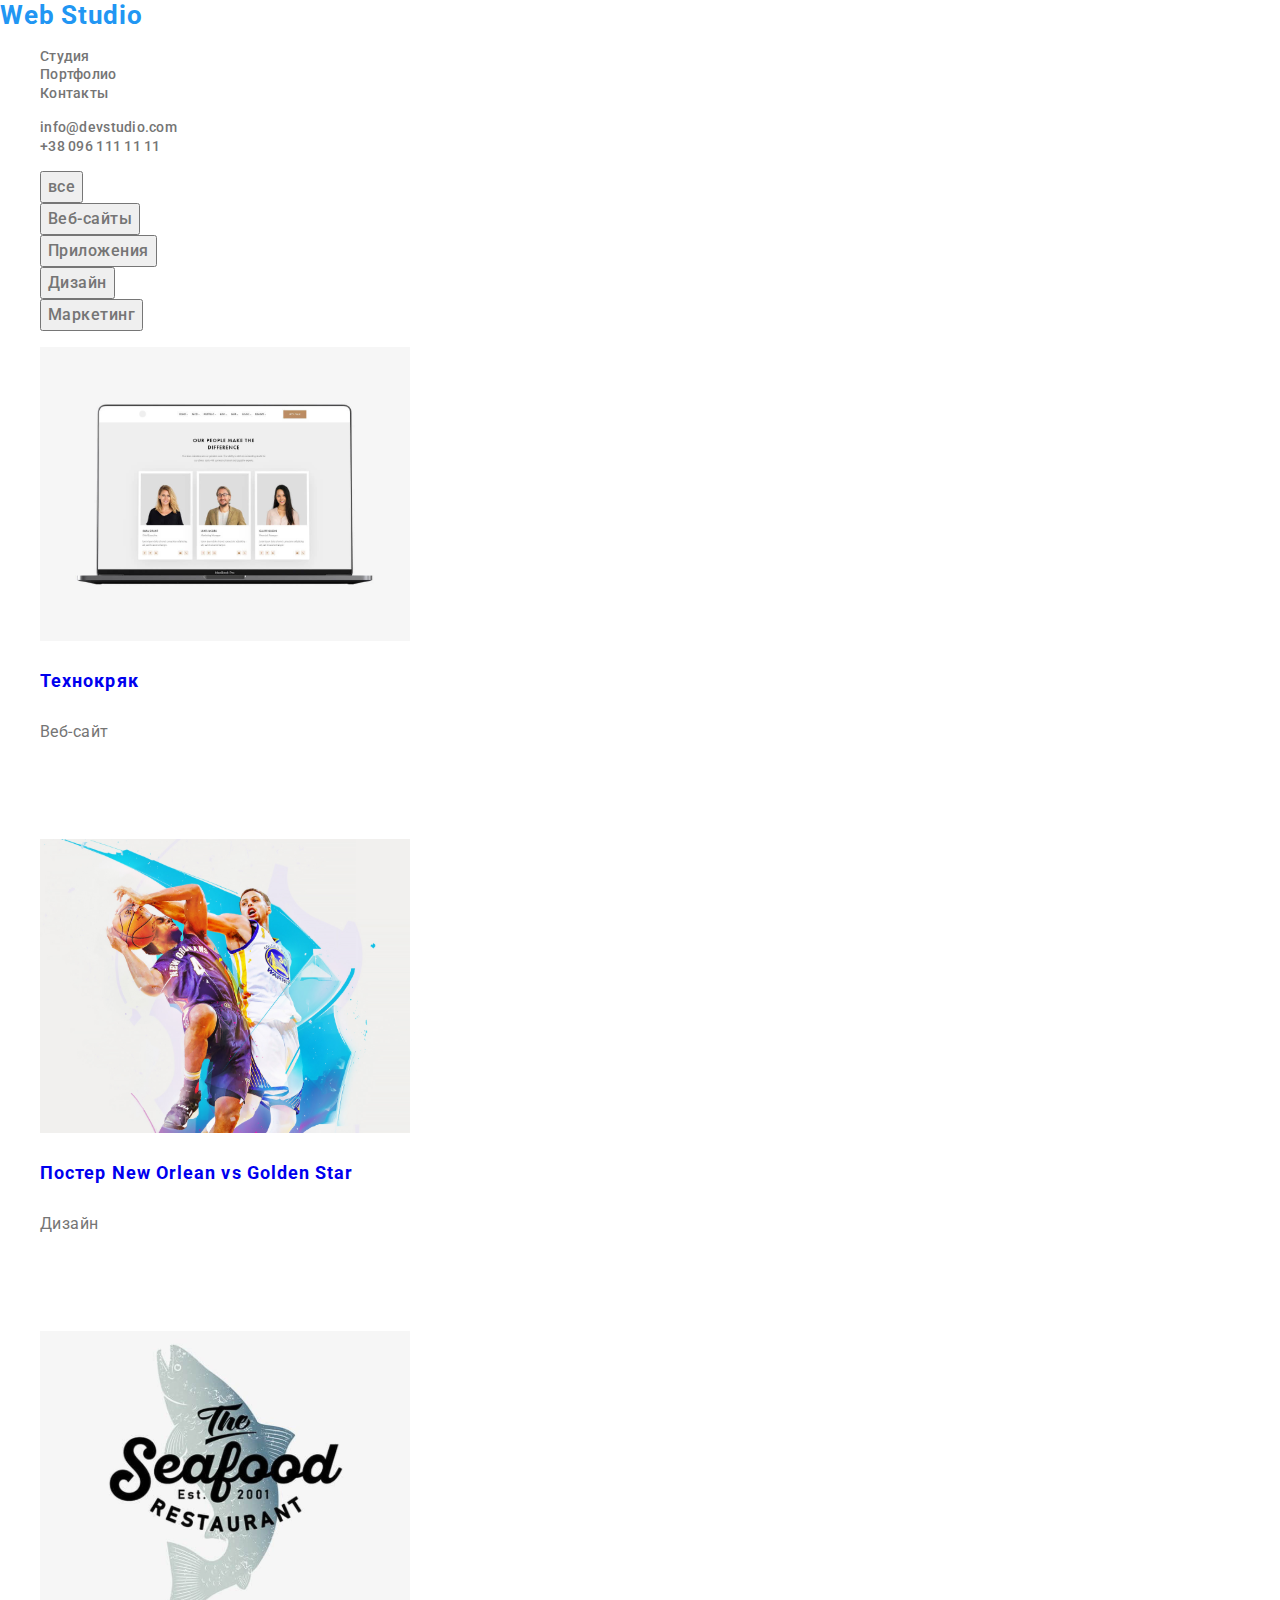
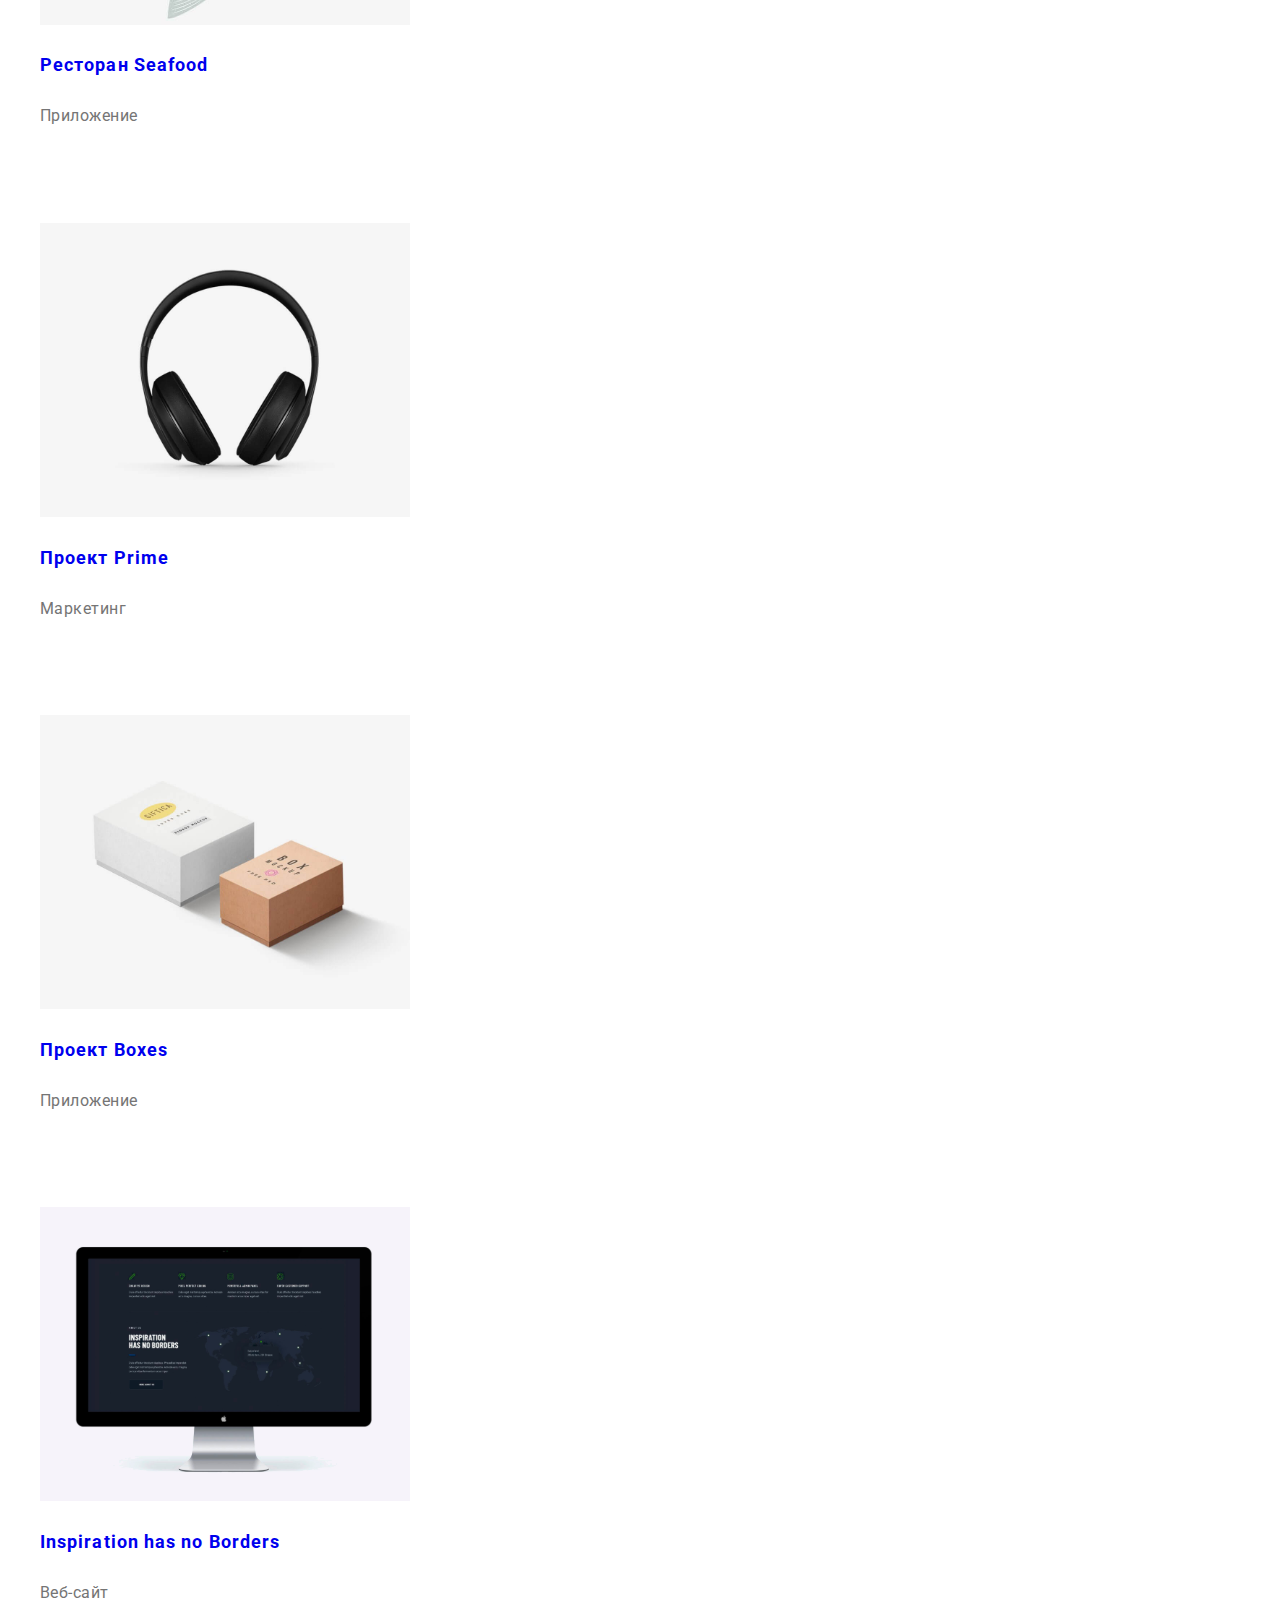
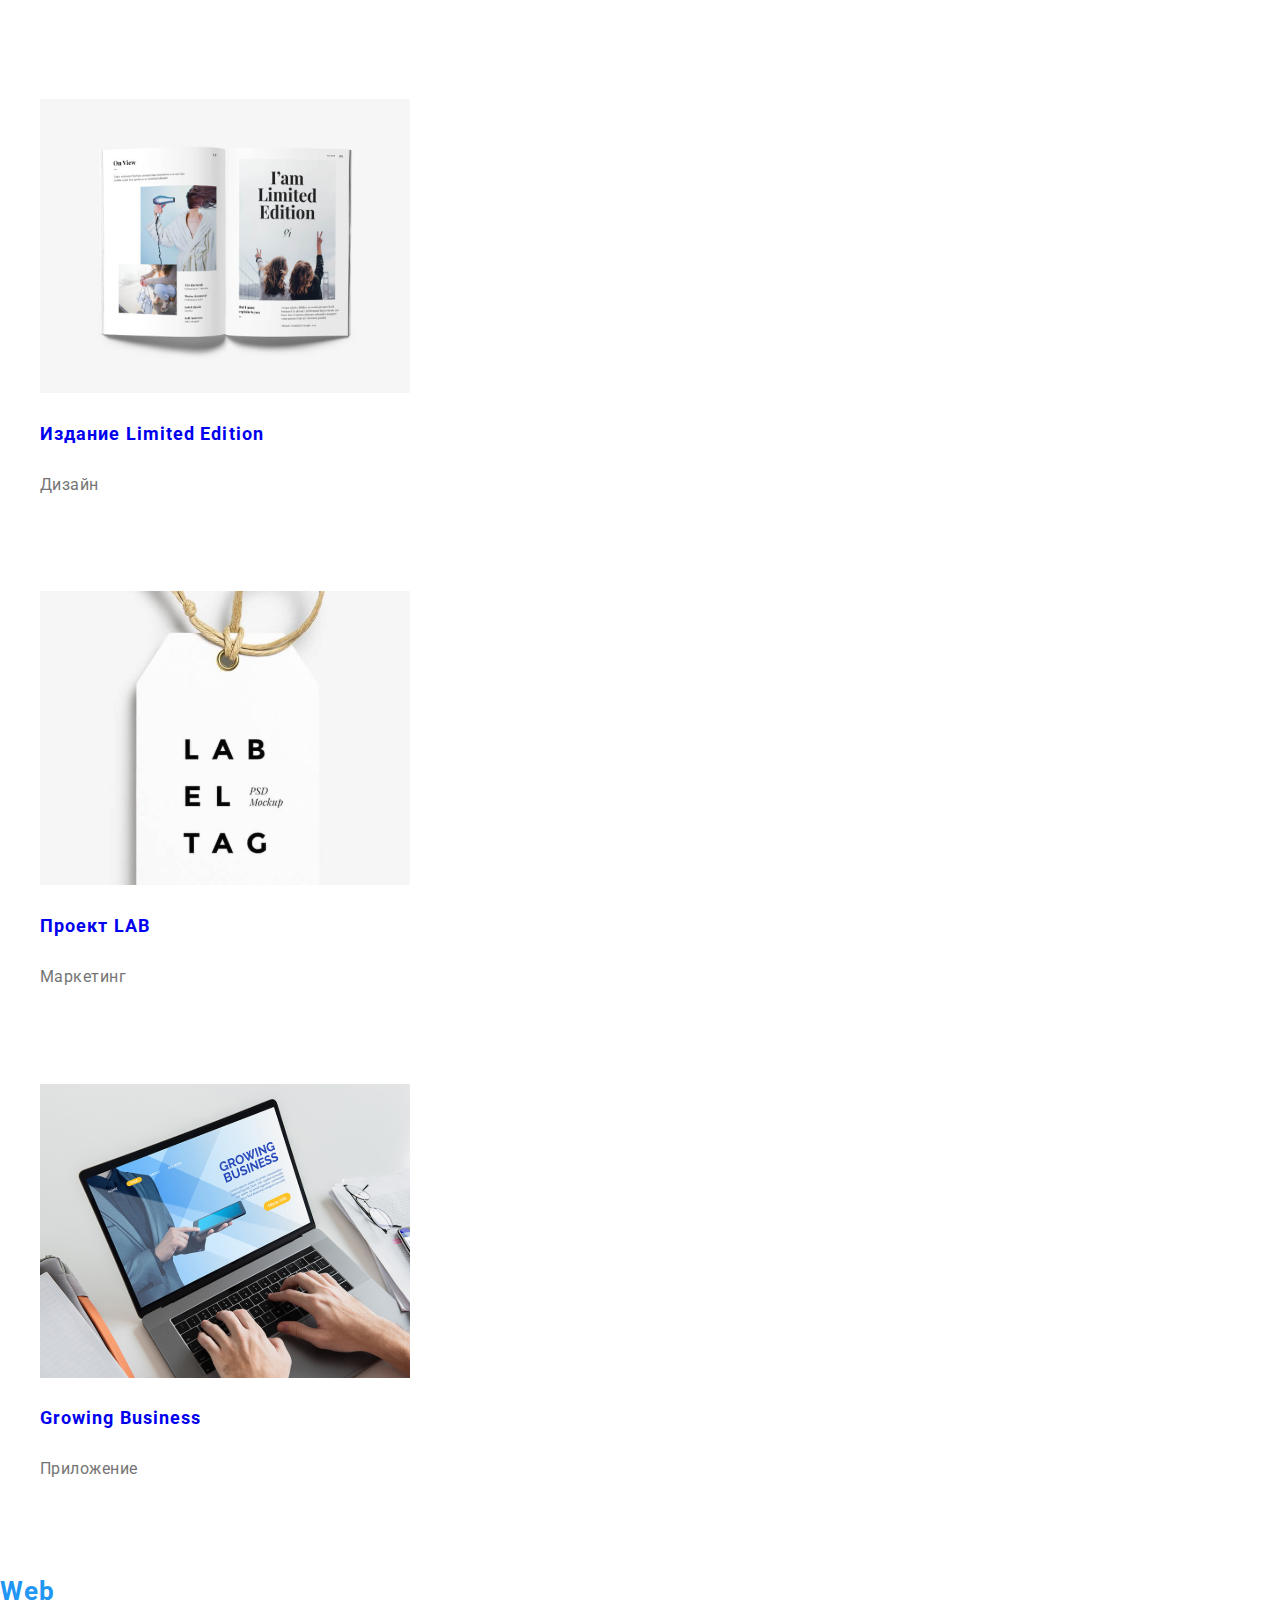
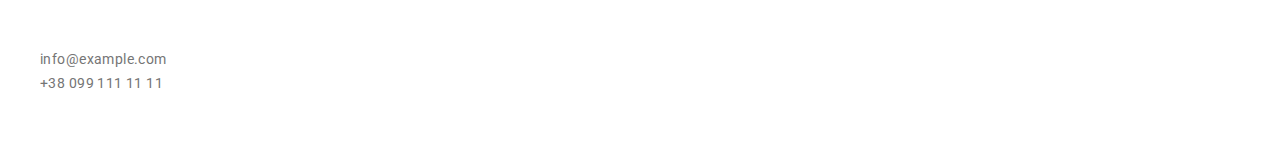
==== portfolio.html @ 76cd71a4 "начало" ====
<!DOCTYPE html>
<html lang="ru">
  <head>
    <meta charset="UTF-8" />
    <meta name="viewport" content="width=device-width, initial-scale=1.0" />
    <title>Веб студия</title>
    <link
      href="https://fonts.googleapis.com/css2?family=Raleway:wght@700&family=Roboto:wght@400;500;700;900&display=swap"
      rel="stylesheet"
    />
    <link rel="stylesheet" href="./css/normalize.css" />
    <link rel="stylesheet" href="./css/styles.css" />
  </head>
</html>
<header class="header">
  <nav class="navigation">
    <a class="logo link" href="index.html" lang="en"
      ><span class="logo-web">Web</span> Studio</a
    >
    <ul class="navigation-list list">
      <li class="navigation-list-item">
        <a class="navigation-list-link link" href="index.html">Студия</a>
      </li>
      <li class="navigation-list-item">
        <a class="navigation-list-link link" href="./portfolio.html"
          >Портфолио</a
        >
      </li>
      <li class="navigation-list-item">
        <a class="navigation-list-link link" href="">Контакты</a>
      </li>
    </ul>
  </nav>
  <ul class="header-address-list list">
    <li class="header-address-item">
      <address class="header-address">
        <a class="header-mail link" href="mailto:info@devstudio.com"
          >info@devstudio.com</a
        >
      </address>
    </li>
    <li class="header-address-item">
      <address class="header-address">
        <a class="header-tel link" href="tel:+380961111111"
          >+38 096 111 11 11</a
        >
      </address>
    </li>
  </ul>
</header>
<main>
  <!--Портфолио-->
  <section class="section">
    <h1 hidden>Портфолин</h1>
    <ul class="filter-list list">
      <li><button type button class="button-filter">все</button></li>
      <li><button type button class="button-filter">Веб-сайты</button></li>
      <li><button type button class="button-filter">Приложения</button></li>
      <li><button type button class="button-filter">Дизайн</button></li>
      <li><button type button class="button-filter">Маркетинг</button></li>
    </ul>
    <ul class="portfolio-list list">
      <li>
        <a class="link" href="">
          <img
            src="imgages/portfolio/img.svg"
            alt="Ноутбук с сайтом на экране"
          />
          <h3 class="title-portfolio">Технокряк</h3>
          <p class="subtatle-portfolio">Веб-сайт</p>
          <p class="hover-text">
            Технокряк это современная площадка распространения коронавируса.
            Компании используют эту платформу для цифрового шпионажа и атак на
            защищённые сервера конкурентов.
          </p>
        </a>
      </li>
      <li>
        <a class="link" href="">
          <img src="imgages/portfolio/img1.svg" alt="Баскетболисты в прыжке" />
          <h3 class="title-portfolio">Постер New Orlean vs Golden Star</h3>
          <p class="subtatle-portfolio">Дизайн</p>
          <p class="hover-text">
            Lorem ipsum dolor sit amet, consectetur adipisicing elit. Illo
            architecto sunt similique dolor est natus iste ratione eveniet
            officiis deleniti aliquam, quis veniam, mollitia repellendus.
            Assumenda alias error placeat consequatur.
          </p>
        </a>
      </li>
      <li>
        <a class="link" href="">
          <img
            src="imgages/portfolio/img2.svg"
            alt="Логотип ресторана с рыбой"
          />
          <h3 class="title-portfolio">Ресторан Seafood</h3>
          <p class="subtatle-portfolio">Приложение</p>
          <p class="hover-text">
            Lorem ipsum dolor sit amet consectetur, adipisicing elit. Assumenda,
            libero voluptas porro accusantium odit blanditiis eos distinctio
            ipsa unde vero modi id cumque tempora dignissimos dicta perferendis
            explicabo asperiores recusandae.
          </p>
        </a>
      </li>
      <li>
        <a class="link" href="">
          <img src="imgages/portfolio/img3.svg" alt="Наушники" />
          <h3 class="title-portfolio">Проект Prime</h3>
          <p class="subtatle-portfolio">Маркетинг</p>
          <p class="hover-text">
            Lorem, ipsum dolor sit amet consectetur adipisicing elit.
            Praesentium animi molestiae voluptatem, perspiciatis quisquam sed
            reprehenderit blanditiis voluptate dolores distinctio molestias
            possimus laboriosam veritatis iste sit facilis iusto doloribus.
            Incidunt!
          </p>
        </a>
      </li>
      <li>
        <a class="link" href="">
          <img src="imgages/portfolio/img4.svg" alt="Две коробки" />
          <h3 class="title-portfolio">Проект Boxes</h3>
          <p class="subtatle-portfolio">Приложение</p>
          <p class="hover-text">
            Lorem ipsum dolor sit amet consectetur adipisicing elit. Nisi
            distinctio alias modi, deleniti ducimus odit ipsam, possimus fugit
            incidunt omnis totam porro dignissimos ratione autem illum aliquam
            voluptate ea! Commodi.
          </p>
        </a>
      </li>
      <li>
        <a class="link" href="">
          <img src="imgages/portfolio/img5.svg" alt="монитор" />
          <h3 class="title-portfolio">Inspiration has no Borders</h3>
          <p class="subtatle-portfolio">Веб-сайт</p>
          <p class="hover-text">
            Lorem ipsum dolor sit amet consectetur adipisicing elit. Fuga illo
            nobis reprehenderit quis facere voluptatibus pariatur saepe libero
            ab nesciunt maiores veritatis id dolore, quaerat cumque iusto.
            Placeat, quos aut!
          </p>
        </a>
      </li>
      <li>
        <a class="link" href="">
          <img src="imgages/portfolio/img6.svg" alt="журнал" />
          <h3 class="title-portfolio">Издание Limited Edition</h3>
          <p class="subtatle-portfolio">Дизайн</p>
          <p class="hover-text">
            Lorem ipsum dolor sit amet consectetur adipisicing elit. Inventore,
            provident dicta recusandae itaque aliquam corporis ducimus
            perferendis ipsam exercitationem! Vero maiores facere adipisci
            tempore, beatae inventore suscipit maxime quam illo!
          </p>
        </a>
      </li>
      <li>
        <a class="link" href="">
          <img src="imgages/portfolio/img7.svg" alt="Этикетка" />
          <h3 class="title-portfolio">Проект LAB</h3>
          <p class="subtatle-portfolio">Маркетинг</p>
          <p class="hover-text">
            Lorem ipsum dolor sit amet consectetur adipisicing elit. Dolorem
            beatae distinctio sit. Atque aliquam ratione consectetur, animi
            laudantium quasi tempore. Eum deleniti iste blanditiis, animi et
            numquam dolores molestias doloremque!
          </p>
        </a>
      </li>
      <li>
        <a class="link" href="">
          <img src="imgages/portfolio/img8.svg" alt="ноутбук" />
          <h3 class="title-portfolio">Growing Business</h3>
          <p class="subtatle-portfolio">Приложение</p>
          <p class="hover-text">
            Lorem ipsum dolor sit amet consectetur, adipisicing elit. Dolore
            dolor, temporibus ipsum repudiandae quae optio exercitationem quod
            fugit iusto debitis nesciunt, laborum suscipit tempore, atque
            accusamus? Tenetur voluptas ut quos.
          </p>
        </a>
      </li>
    </ul>
  </section>
</main>
<footer>
  <div>
    <a class="logo-footer" href="index.html" lang="en"
      ><span class="logo-web">Web</span> Studio</a
    >
    <ul class="contacts-list list">
      <li class="contacts">
        <address>
          <a
            class="address link"
            href="https://goo.gl/maps/hiaLE1xJyMLBoohK7"
            target="_blank"
            >г. Киев, пр-т Леси Украинки, 26</a
          >
        </address>
      </li>
      <li class="contacts">
        <address>
          <a class="footer-mail link" href="mailto:info@example.com"
            >info@example.com</a
          >
        </address>
      </li>
      <li class="contacts">
        <address>
          <a class="footer-tel link" href="tel:+380991111111"
            >+38 099 111 11 11</a
          >
        </address>
      </li>
    </ul>
  </div>
  <div>
    <b class="footer-text">присоединяйтесь</b>
    <ul class="social-link-list list">
      <li>
        <a class="social-link link" href="" aria-label="иконка инстаграма"></a>
      </li>
      <li>
        <a class="social-link link" href="" aria-label="иконка твитера"></a>
      </li>
      <li>
        <a class="social-link link" href="" aria-label="иконка фейсбука"></a>
      </li>
      <li>
        <a class="social-link link" href="" aria-label="иконка линкедин"></a>
      </li>
    </ul>
  </div>
</footer>
---- css/styles.css ----
:root {
  --main-font: "Roboto", sans-serif;
  --secondary-font: Raleway
  --text-taitle-dark: #212121;
  --tex-taitle-light: #ffffff;
  --accent-color-text: #757575;
  --hover-color: #2196f3;
  --logo-color: #000000
}
body {
  background-color: var(--tex-taitle-light);
  font-style: normal;
  font-family: "Roboto", sans-serif;
  font-size: 14;
  color: var(--accent-color-text);
}
.link {
  text-decoration: none;
}
.list {
  list-style: none;
}
/*HEADER*/
.logo-web {
  color: var(--hover-color);
}
.logo {
  font-family: var(--secondary-font);
  font-weight: bold;
  font-size: 26px;
  line-height: 1.19;
  letter-spacing: 0.03em;
  color: var(--logo-color);
}
.navigation-list-link,
.header-mail,
.header-tel {
  font-weight: 500;
  font-size: 14px;
  line-height: 1.14;
  letter-spacing: 0.02em;
  color: var(--text-taitle-dark);
}
.link:hover,
.link:focus,
.navigation-list-link:hover,
.navigation-list-link:focus,
.header-tel:hover,
.header-tel:focus,
.header-mail:hover,
.header-mail:focus,
.social-link:hover,
.social-link:focus .customer-link:hover,
.customer-link:focus {
  color: var(--hover-color);
}
.header-tel,
.header-mail {
  font-style: normal;
  color: var(--accent-color-text);
}
/*HERO SECTION*/
.hero-title {
  font-weight: 900;
  font-size: 44px;
  line-height: 1.36;
  text-align: center;
  letter-spacing: 0.06em;
  text-transform: uppercase;

  color: var(--tex-taitle-light);
}
.modal-button {
  font-weight: bold;
  font-size: 16px;
  line-height: 1.87;
  letter-spacing: 0.06em;

  color: var(--tex-taitle-light);
  background-color: var(--hover-color);
}
.subtitle-hero {
  font-weight: bold;
  font-size: 14px;
  line-height: 1.14;
  letter-spacing: 0.03em;
  text-transform: uppercase;

  color: var(--text-taitle-dark);
}
.description {
  font-weight: normal;
  font-size: 14px;
  line-height: 1.72;
  letter-spacing: 0.03em;

  color: var(--accent-color-text);
}
/* чем мы занимаемся*/
.title {
  font-weight: bold;
  font-size: 36px;
  line-height: 1.17;
  text-align: center;
  letter-spacing: 0.03em;

  color: vsr(--text-taitle-dark);
}
.description-made {
  font-weight: bold;
  text-align: center;
  letter-spacing: 0.03em;
  text-transform: uppercase;

  color: var(--tex-taitle-light);
}
/* о команде*/
.team,
.position {
  font-weight: 500;
  font-size: 16px;
  line-height: 1.18;
  text-align: center;
  letter-spacing: 0.03em;
  color: var(--text-taitle-dark);
}
.position {
  font-weight: normal;
  color: var(--accent-color-text);
}
/*подвал*/
.logo-footer {
  font-family: var(--secondary-font);
  font-weight: bold;
  font-size: 26px;
  line-height: 1.19;
  letter-spacing: 0.03em;
  color: var(--tex-taitle-light);
}

.address,
.footer-mail,
.footer-tel {
  font-style: normal;
  font-weight: normal;
  font-size: 14px;
  line-height: 1.72;
  letter-spacing: 0.03em;
  color: var(--tex-taitle-light);
}
.footer-mail,
.footer-tel {
  font-style: normal;
  color: var(--accent-color-text);
}
.footer-text {
  font-weight: bold;
  font-size: 14px;
  line-height: 1.14;
  letter-spacing: 0.03em;
  text-transform: uppercase;
  color: var(--tex-taitle-light);
}
/*портфолио*/
.button-filter {
  font-style: normal;
  font-weight: 500;
  font-size: 16px;
  line-height: 26px;
  text-align: center;
  letter-spacing: 0.03em;
  color: var(--text-taitle-dark);
}
.button-filter:hover,
.button-filter:focus {
  background-color: var(--hover-color);
  color: var(--tex-taitle-light);
}
.title-portfolio {
  font-style: normal;
  font-weight: bold;
  font-size: 18px;
  line-height: 2;
  letter-spacing: 0.06em;
  color: var(--text-taitle-dark);
}
.subtatle-portfolio {
  font-weight: normal;
  font-size: 16px;
  line-height: 1.87;
  letter-spacing: 0.03em;
  color: var(--accent-color-text);
}
.hover-text {
  font-weight: normal;
  font-size: 18px;
  line-height: 1.55;
  letter-spacing: 0.03em;
  color: var(--tex-taitle-light);
}
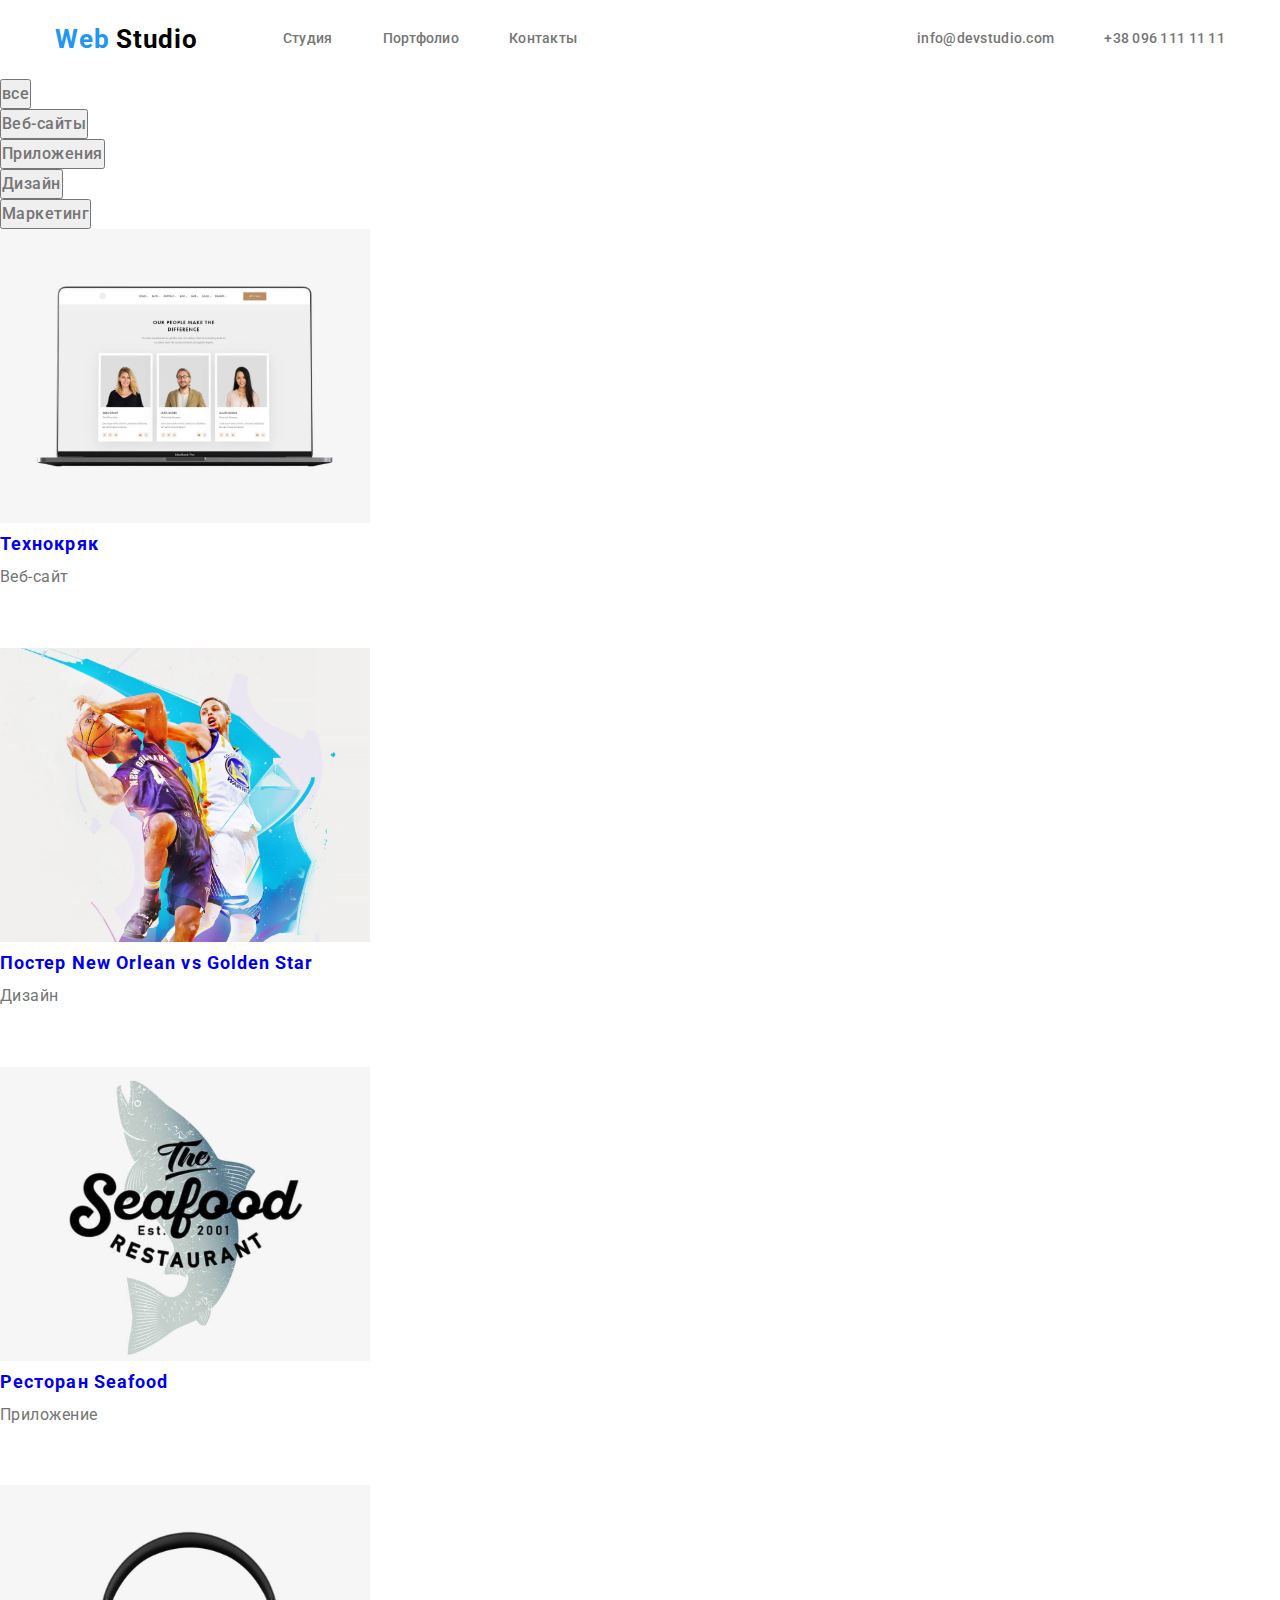
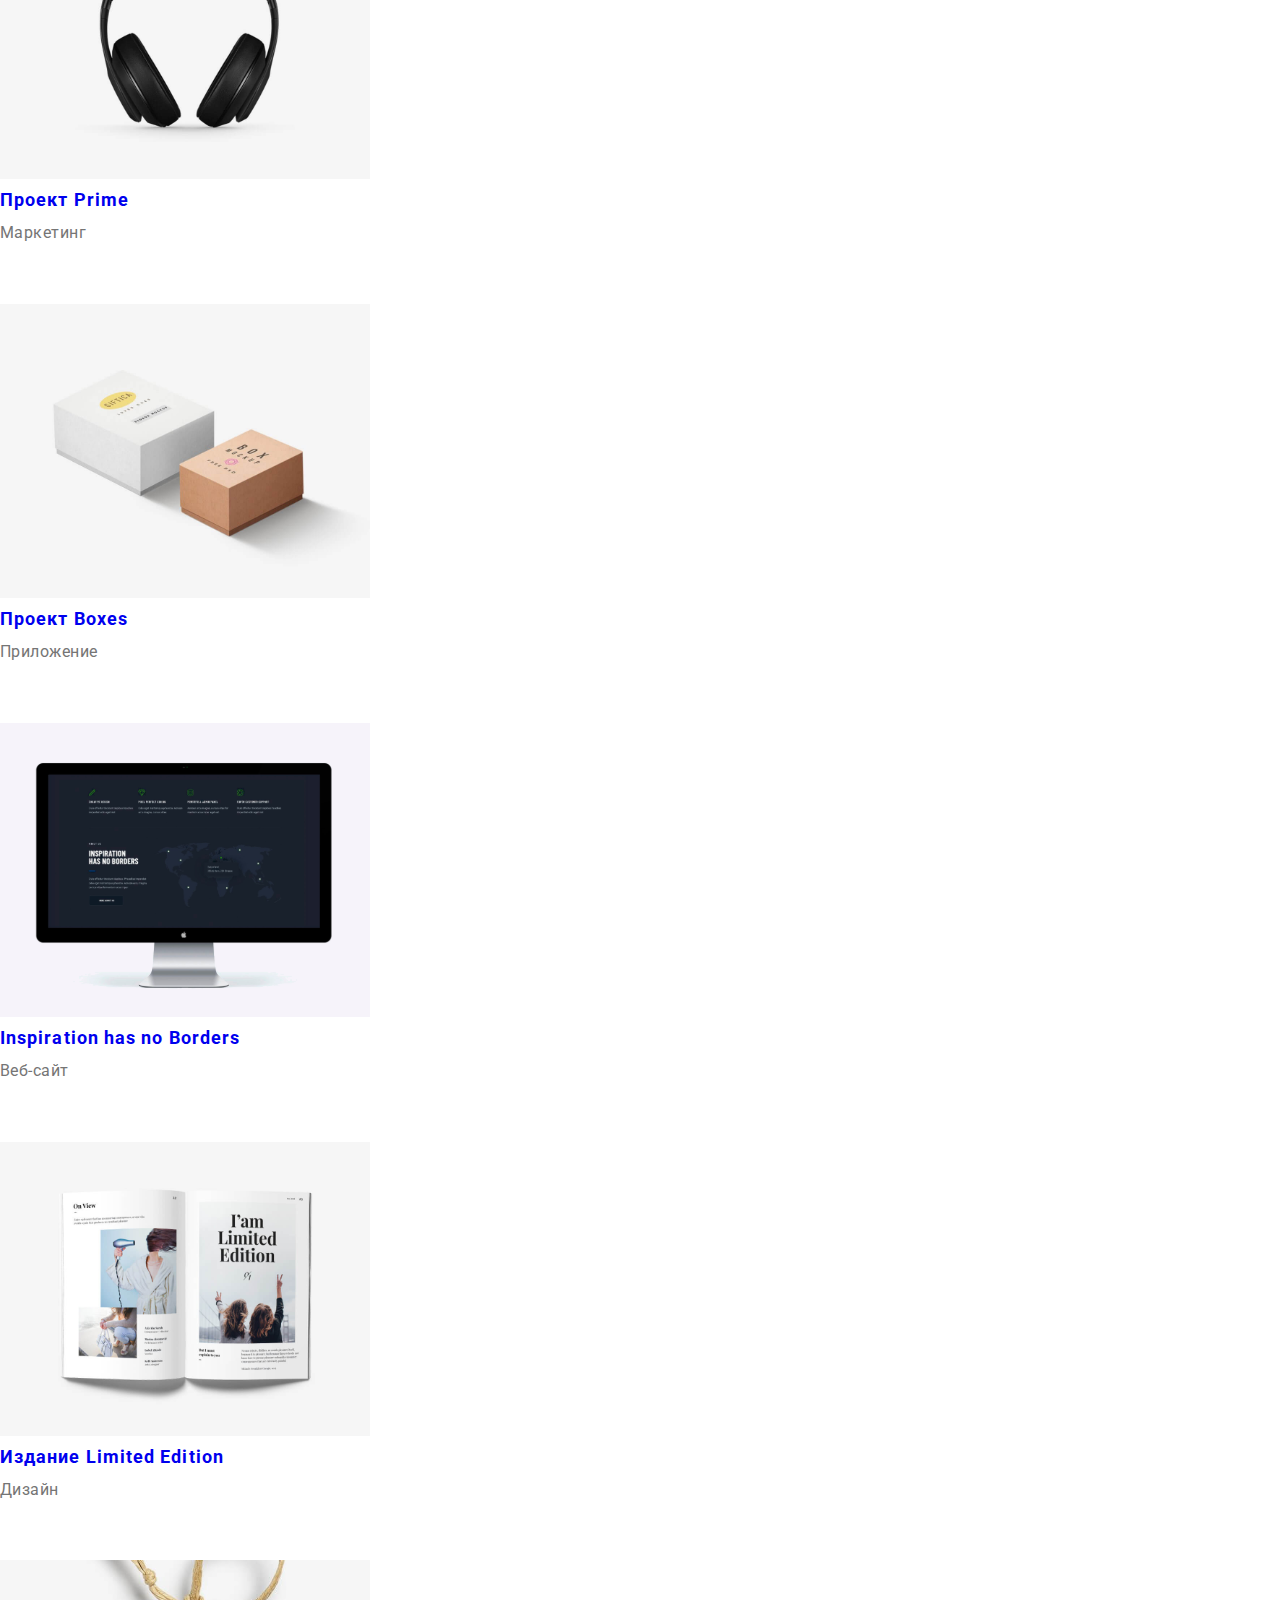
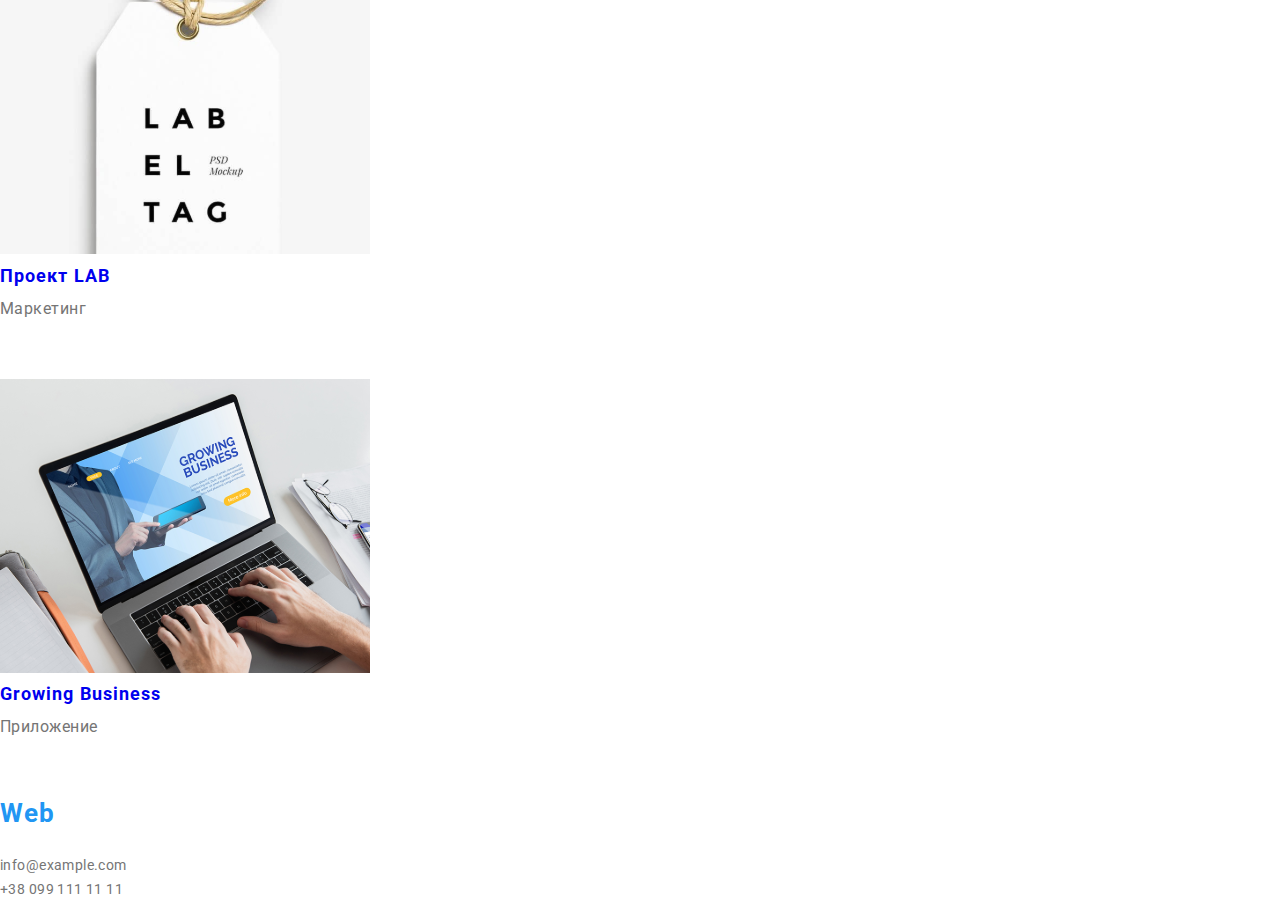
==== commit 1e7a3a01: "изменил хєдєр в портфолио" ====
--- a/portfolio.html
+++ b/portfolio.html
@@ -12,41 +12,44 @@
     <link rel="stylesheet" href="./css/styles.css" />
   </head>
 </html>
+<!--шапка сайта-->
 <header class="header">
-  <nav class="navigation">
-    <a class="logo link" href="index.html" lang="en"
-      ><span class="logo-web">Web</span> Studio</a
-    >
-    <ul class="navigation-list list">
-      <li class="navigation-list-item">
-        <a class="navigation-list-link link" href="index.html">Студия</a>
-      </li>
-      <li class="navigation-list-item">
-        <a class="navigation-list-link link" href="./portfolio.html"
-          >Портфолио</a
-        >
-      </li>
-      <li class="navigation-list-item">
-        <a class="navigation-list-link link" href="">Контакты</a>
-      </li>
-    </ul>
-  </nav>
-  <ul class="header-address-list list">
-    <li class="header-address-item">
-      <address class="header-address">
-        <a class="header-mail link" href="mailto:info@devstudio.com"
-          >info@devstudio.com</a
-        >
-      </address>
-    </li>
-    <li class="header-address-item">
-      <address class="header-address">
-        <a class="header-tel link" href="tel:+380961111111"
-          >+38 096 111 11 11</a
-        >
-      </address>
-    </li>
-  </ul>
+  <div class="container">
+    <nav class="navigation">
+      <a class="logo link" href="index.html" lang="en"
+        ><span class="logo-web">Web</span> Studio</a
+      >
+      <ul class="navigation-list list">
+        <li class="navigation-list-item">
+          <a class="navigation-list-link link" href="index.html">Студия</a>
+        </li>
+        <li class="navigation-list-item">
+          <a class="navigation-list-link link" href="portfolio.html"
+            >Портфолио</a
+          >
+        </li>
+        <li class="navigation-list-item">
+          <a class="navigation-list-link link" href="">Контакты</a>
+        </li>
+      </ul>
+    </nav>
+    <ul class="header-address-list list">
+      <li class="header-address-item">
+        <address class="header-address">
+          <a class="header-mail link" href="mailto:info@devstudio.com"
+            >info@devstudio.com</a
+          >
+        </address>
+      </li>
+      <li class="header-address-item">
+        <address class="header-address">
+          <a class="header-tel link" href="tel:+380961111111"
+            >+38 096 111 11 11</a
+          >
+        </address>
+      </li>
+    </ul>
+  </div>
 </header>
 <main>
   <!--Портфолио-->
--- a/css/styles.css
+++ b/css/styles.css
@@ -7,20 +7,66 @@
   --hover-color: #2196f3;
   --logo-color: #000000
 }
+html {
+  box-sizing: border-box;
+}
+*,
+*::before,
+*::after {
+  box-sizing: inherit;
+  margin: 0px;
+  padding: 0px;
+}
 body {
   background-color: var(--tex-taitle-light);
   font-style: normal;
   font-family: "Roboto", sans-serif;
-  font-size: 14;
-  color: var(--accent-color-text);
-}
+  font-size: 14px;
+  color: var(--accent-color-text);
+}
+
+
 .link {
   text-decoration: none;
+  display: block;
 }
 .list {
   list-style: none;
 }
+.container {
+  width: 1200px;
+  padding-left: 15px;
+  padding-right: 15px;
+  margin-left: auto;
+  margin-right: auto;
+}
 /*HEADER*/
+.header .container {
+  display: flex;
+  align-items: center;
+  justify-content: space-between;
+}
+
+.header-address-list {
+  display: flex;
+}
+
+.logo {
+  margin-right:85px;
+}
+.navigation {
+  display: flex;
+}
+.navigation-list {
+  display: flex;
+  align-items: center;
+}
+.navigation-list-item:not(:last-child) {
+  margin-right: 50px;
+}
+.header-address-item:not(:last-child) {
+  margin-right: 50px;
+}
 .logo-web {
   color: var(--hover-color);
 }
@@ -31,6 +77,10 @@
   line-height: 1.19;
   letter-spacing: 0.03em;
   color: var(--logo-color);
+}
+.navigation-list-link,.logo {
+  padding-top:24px;
+  padding-bottom: 24px;
 }
 .navigation-list-link,
 .header-mail,
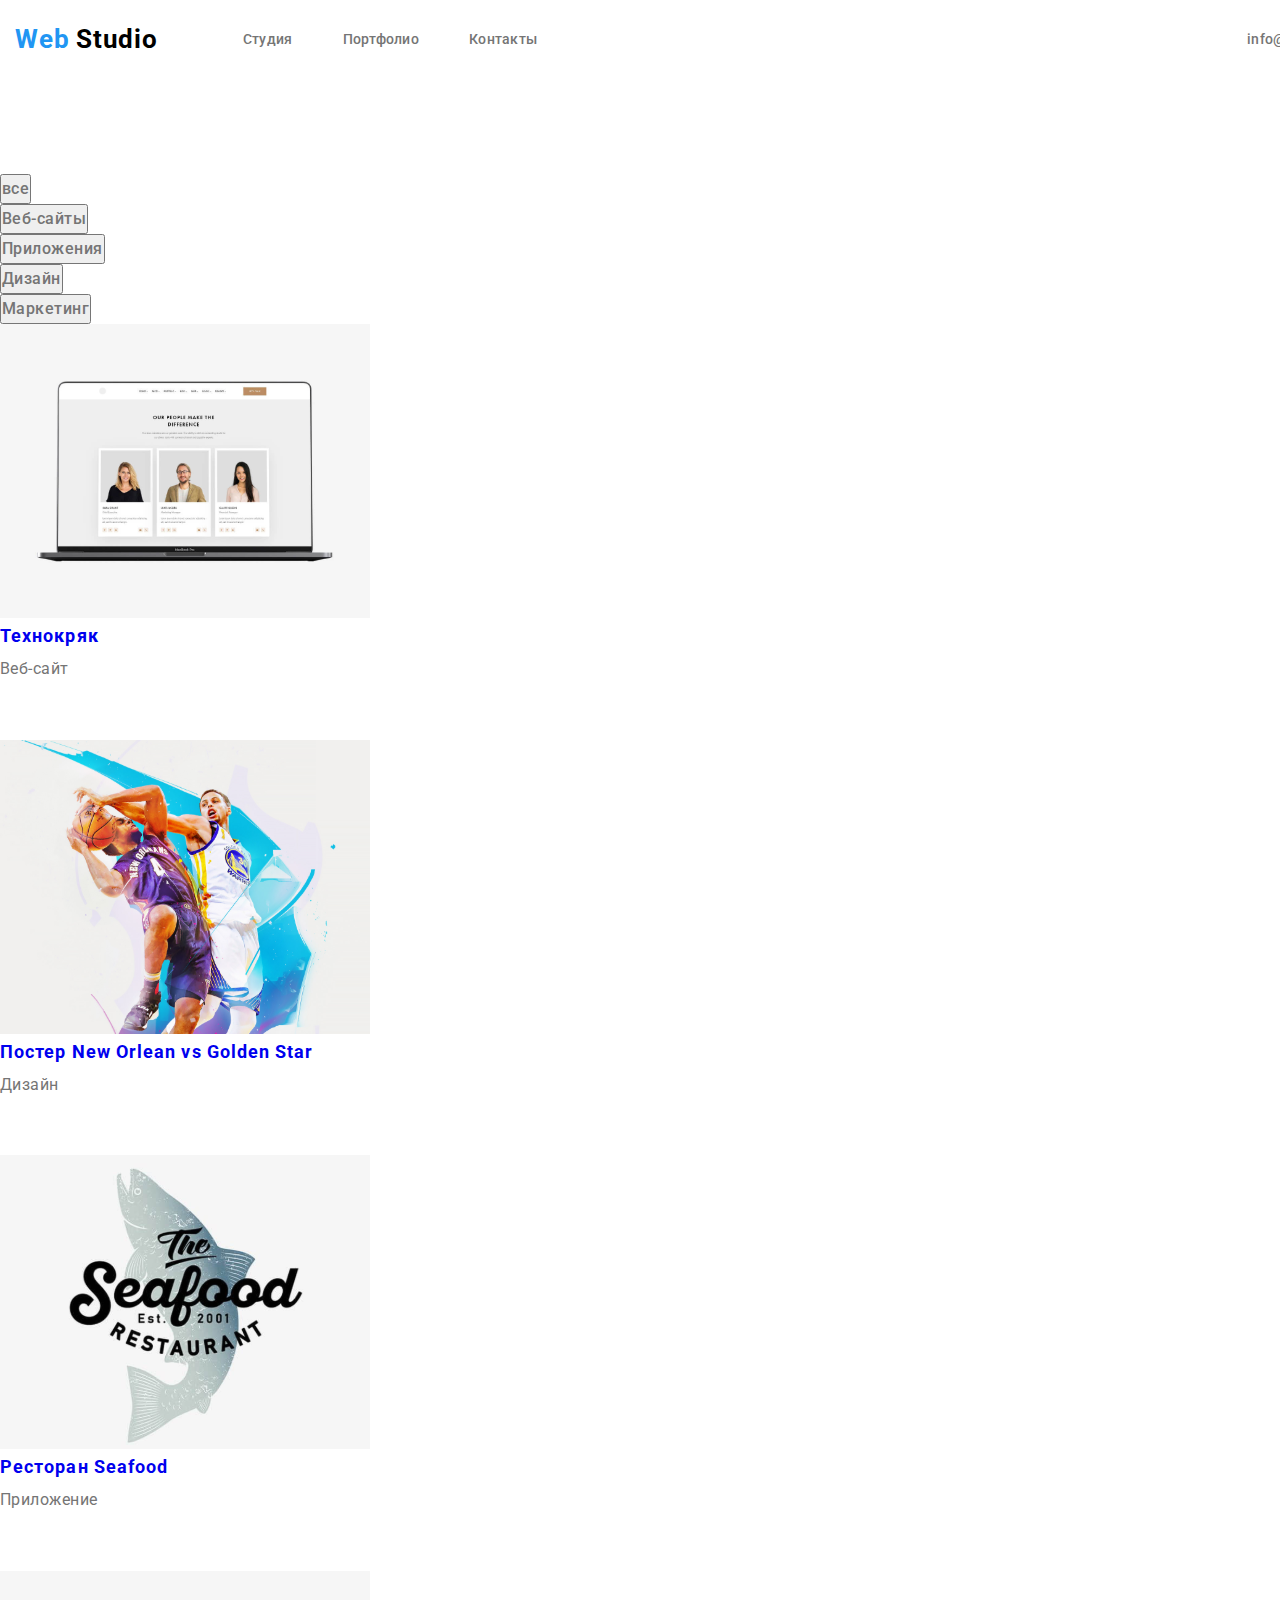
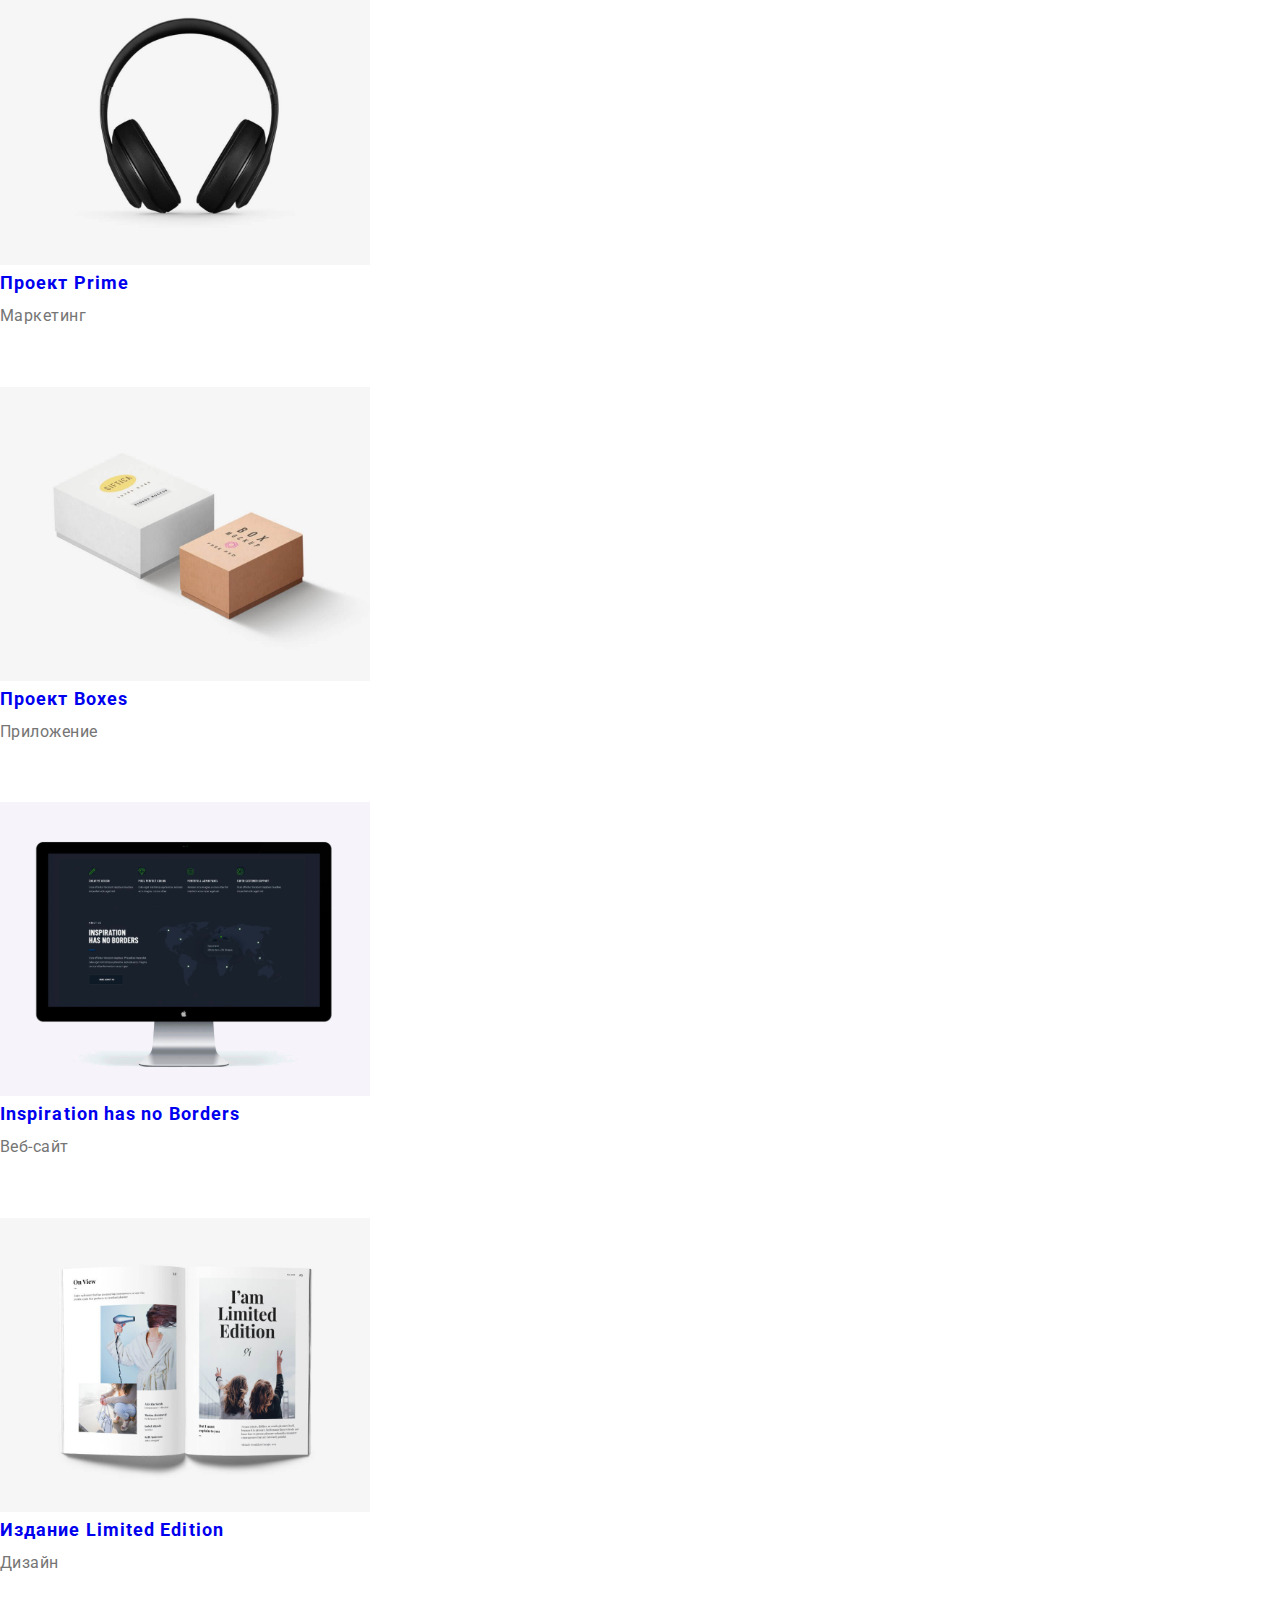
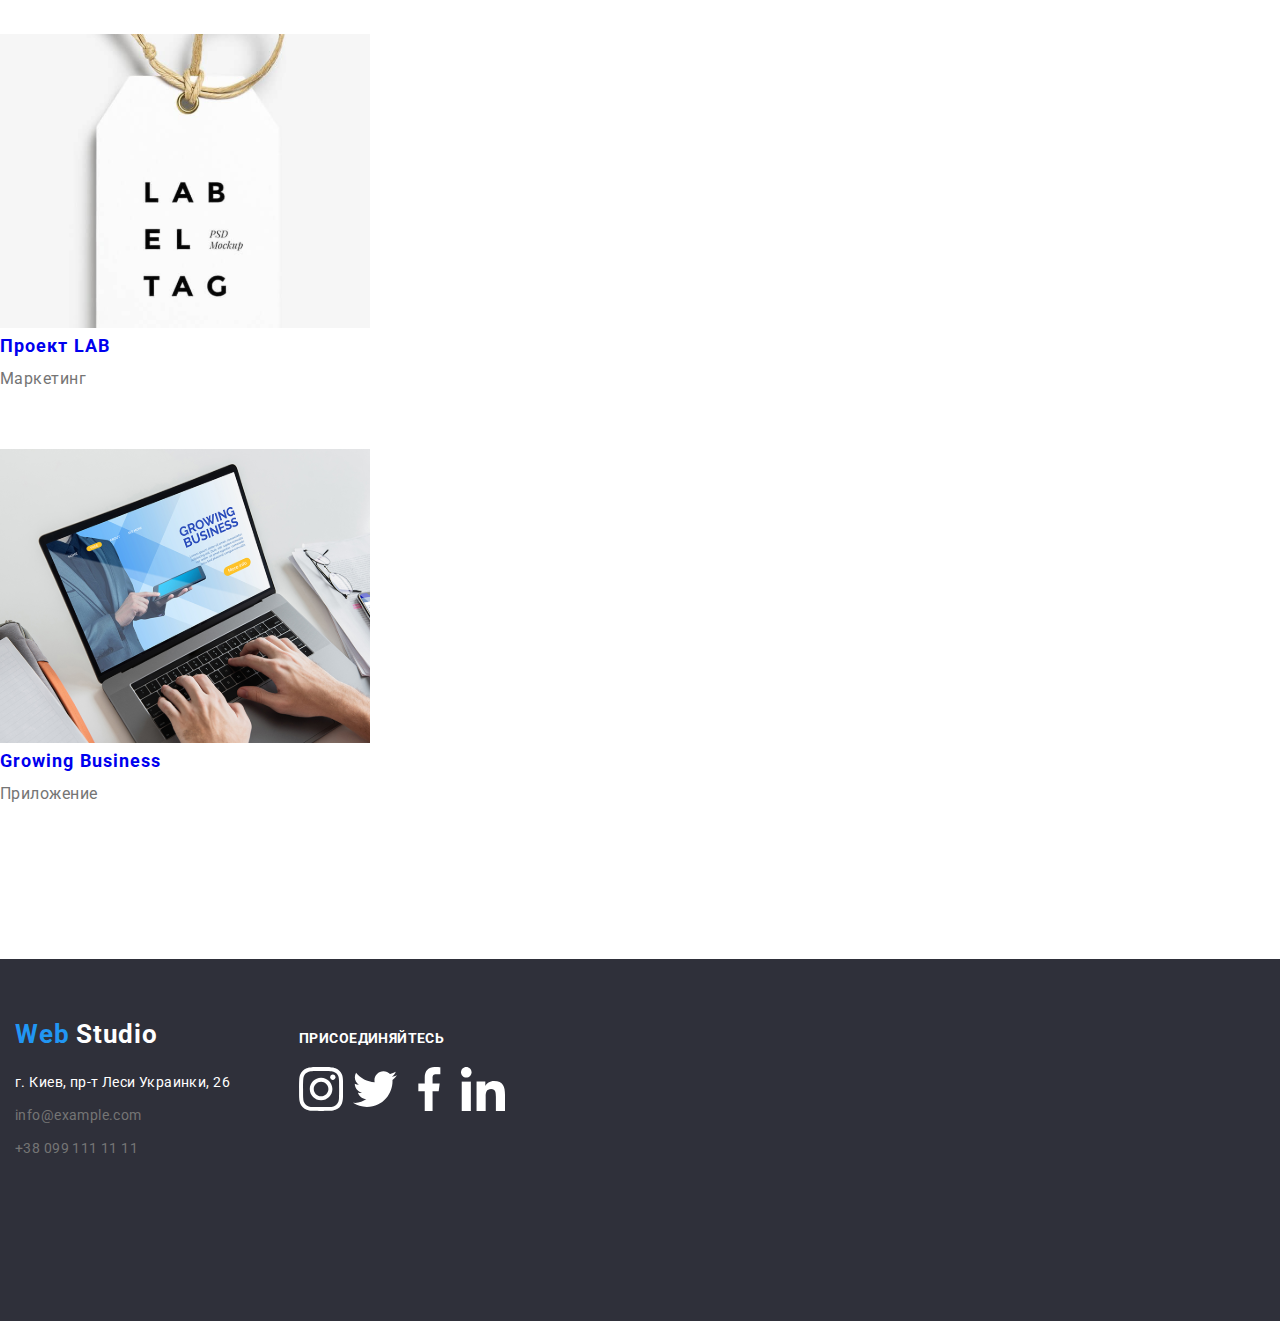
==== commit 5ffd30b2: "сделал фуутер" ====
--- a/portfolio.html
+++ b/portfolio.html
@@ -189,9 +189,10 @@
     </ul>
   </section>
 </main>
-<footer>
-  <div>
-    <a class="logo-footer" href="index.html" lang="en"
+<!-- FOOTER-->
+<footer class="footer container">
+  <div class="footer-address">
+    <a class="logo-footer link" href="index.html" lang="en"
       ><span class="logo-web">Web</span> Studio</a
     >
     <ul class="contacts-list list">
@@ -221,20 +222,41 @@
       </li>
     </ul>
   </div>
-  <div>
+  <div class="footer-social">
     <b class="footer-text">присоединяйтесь</b>
-    <ul class="social-link-list list">
-      <li>
-        <a class="social-link link" href="" aria-label="иконка инстаграма"></a>
-      </li>
-      <li>
-        <a class="social-link link" href="" aria-label="иконка твитера"></a>
-      </li>
-      <li>
-        <a class="social-link link" href="" aria-label="иконка фейсбука"></a>
-      </li>
-      <li>
-        <a class="social-link link" href="" aria-label="иконка линкедин"></a>
+    <ul class="footer-social-link-list list">
+      <li class="social-link-list-item">
+        <a class="social-link link" href="" aria-label="иконка инстаграма">
+          <img
+            class="social-icons"
+            src="imgages/footer/social-icons/instagram1.svg"
+            alt="instagram1"
+        /></a>
+      </li>
+      <li class="social-link-list-item">
+        <a class="social-link link" href="" aria-label="иконка твитера">
+          <img
+            class="social-icons"
+            src="imgages/footer/social-icons/twitter1.svg"
+            alt="twitter1"
+          />
+        </a>
+      </li>
+      <li class="social-link-list-item">
+        <a class="social-link link" href="" aria-label="иконка фейсбука">
+          <img
+            class="social-icons"
+            src="imgages/footer/social-icons/facebook1.svg"
+            alt="facebook1"
+        /></a>
+      </li>
+      <li class="social-link-list-item">
+        <a class="social-link link" href="" aria-label="иконка линкедин">
+          <img
+            class="social-icons"
+            src="imgages/footer/social-icons/linkedin1.svg"
+            alt="linkidin1"
+        /></a>
       </li>
     </ul>
   </div>
--- a/css/styles.css
+++ b/css/styles.css
@@ -17,6 +17,12 @@
   margin: 0px;
   padding: 0px;
 }
+h1 {
+  margin: 0px;
+}
+img {
+  display: block;
+}
 body {
   background-color: var(--tex-taitle-light);
   font-style: normal;
@@ -33,8 +39,12 @@
 .list {
   list-style: none;
 }
+.section {
+  padding-top: 94px;
+  padding-bottom: 94px;
+}
 .container {
-  width: 1200px;
+  width: 1570px;
   padding-left: 15px;
   padding-right: 15px;
   margin-left: auto;
@@ -78,10 +88,15 @@
   letter-spacing: 0.03em;
   color: var(--logo-color);
 }
-.navigation-list-link,.logo {
+.logo {
   padding-top:24px;
   padding-bottom: 24px;
 }
+.navigation-list-link, .header-address {
+  padding-top: 32px;
+  padding-bottom: 32px;
+}
+
 .navigation-list-link,
 .header-mail,
 .header-tel {
@@ -110,6 +125,14 @@
   color: var(--accent-color-text);
 }
 /*HERO SECTION*/
+.hero {
+  background-color: aquamarine;
+  display: flex;
+  flex-direction: column;
+  padding-top: 200px;
+  padding-bottom: 200px;
+}
+
 .hero-title {
   font-weight: 900;
   font-size: 44px;
@@ -117,17 +140,46 @@
   text-align: center;
   letter-spacing: 0.06em;
   text-transform: uppercase;
-
-  color: var(--tex-taitle-light);
+  color: var(--accent-color-text);
+  margin: auto;
+  
+  width: 696px;
+  height: 120px;
+  left: 452px;
+  top: 280px;
+  margin-bottom: 30px;
+
 }
 .modal-button {
   font-weight: bold;
   font-size: 16px;
   line-height: 1.87;
   letter-spacing: 0.06em;
-
   color: var(--tex-taitle-light);
   background-color: var(--hover-color);
+  
+  margin: auto;
+  width: 200px;
+  height: 50px;
+}
+.features-list-hero {
+  background-color: burlywood;
+  display: flex;
+  padding-left: 215px;
+  padding-right: 215px;
+}
+.list-hero {
+  display: flex;
+  width: 1170px;
+  height: 251px;
+}
+.list-hero-item:not(:last-child) {
+  margin-right: 30px;
+}
+.list-hero-item {
+  margin-top: 30px;
+  width: 270px;
+  height: 251px;
 }
 .subtitle-hero {
   font-weight: bold;
@@ -137,6 +189,7 @@
   text-transform: uppercase;
 
   color: var(--text-taitle-dark);
+  margin-bottom: 10px;
 }
 .description {
   font-weight: normal;
@@ -145,7 +198,10 @@
   letter-spacing: 0.03em;
 
   color: var(--accent-color-text);
-}
+   width: 270px;
+   height: 75px;
+}
+
 /* чем мы занимаемся*/
 .title {
   font-weight: bold;
@@ -154,7 +210,23 @@
   text-align: center;
   letter-spacing: 0.03em;
 
-  color: vsr(--text-taitle-dark);
+  color: var(--text-taitle-dark);
+  margin-bottom: 50px;
+}
+
+.box-list {
+  display: flex;
+  margin-left: auto;
+  margin-right: auto;
+  padding-left: 215px;
+  padding-right: 215px;
+}
+.box-list-item:not(:last-child) {
+  margin-right: 30px;
+}
+.box-list-item{
+  width: 370px;
+  height: 294px;
 }
 .description-made {
   font-weight: bold;
@@ -165,6 +237,29 @@
   color: var(--tex-taitle-light);
 }
 /* о команде*/
+.team-list {
+  display: flex;
+  margin-left: auto;
+  margin-right: auto;
+  padding-left: 215px;
+  padding-right: 215px;
+}
+.team-foto {
+  margin-bottom: 30px;
+}
+.team {
+  margin-bottom: 10px;
+}
+.position {
+  margin-bottom: 16px;
+}
+.social-link-list {
+  margin-left: auto;
+  margin-right: auto;
+}
+.team-list-item:not(:last-child) {
+margin-right: 30px;
+}
 .team,
 .position {
   font-weight: 500;
@@ -178,7 +273,44 @@
   font-weight: normal;
   color: var(--accent-color-text);
 }
+.clients-list-item:not(:last-child) {
+margin-right: 30px;
+}
+.customer-link {
+  display: flex;
+  justify-content: center;
+  align-content: center;
+  border: 1px solid #AFB1B8;
+  border-radius: 4px;
+  width: 170px;
+  height: 90px;
+}
+.customer-link:hover{
+  border-color: var(--hover-color);
+  color: var(--hover-color);
+}
+
+.clients-list {
+  display: flex;
+}
 /*подвал*/
+.footer {
+  display: flex;
+  background-color: #2F303A;
+}
+.footer-address {
+  padding-top: 60px;
+  padding-bottom: 161px;
+  display: flex;
+  flex-direction:column;
+  padding-right: 69px;
+}
+.logo-footer {
+  margin-bottom: 20px;
+}
+.contacts:not(:last-child) {
+  margin-bottom: 9px;
+}
 .logo-footer {
   font-family: var(--secondary-font);
   font-weight: bold;
@@ -187,7 +319,30 @@
   letter-spacing: 0.03em;
   color: var(--tex-taitle-light);
 }
-
+.footer-social {
+  display: flex;
+  padding-top: 72px;
+  flex-direction: column
+}
+.footer-social-link-list {
+  display: flex;
+  justify-content: center;
+  align-content: center;
+}
+.social-link-list-item:not(:last-child) {
+  margin-right: 10px;
+}
+
+.social-link-list-item {
+  display: flex;
+} 
+.social-link {
+  display: flex;
+  justify-content: center;
+  align-content: center;
+  width: 44px;
+ height: 44px;
+}
 .address,
 .footer-mail,
 .footer-tel {
@@ -203,6 +358,7 @@
   font-style: normal;
   color: var(--accent-color-text);
 }
+
 .footer-text {
   font-weight: bold;
   font-size: 14px;
@@ -210,6 +366,7 @@
   letter-spacing: 0.03em;
   text-transform: uppercase;
   color: var(--tex-taitle-light);
+  margin-bottom: 20px;
 }
 /*портфолио*/
 .button-filter {
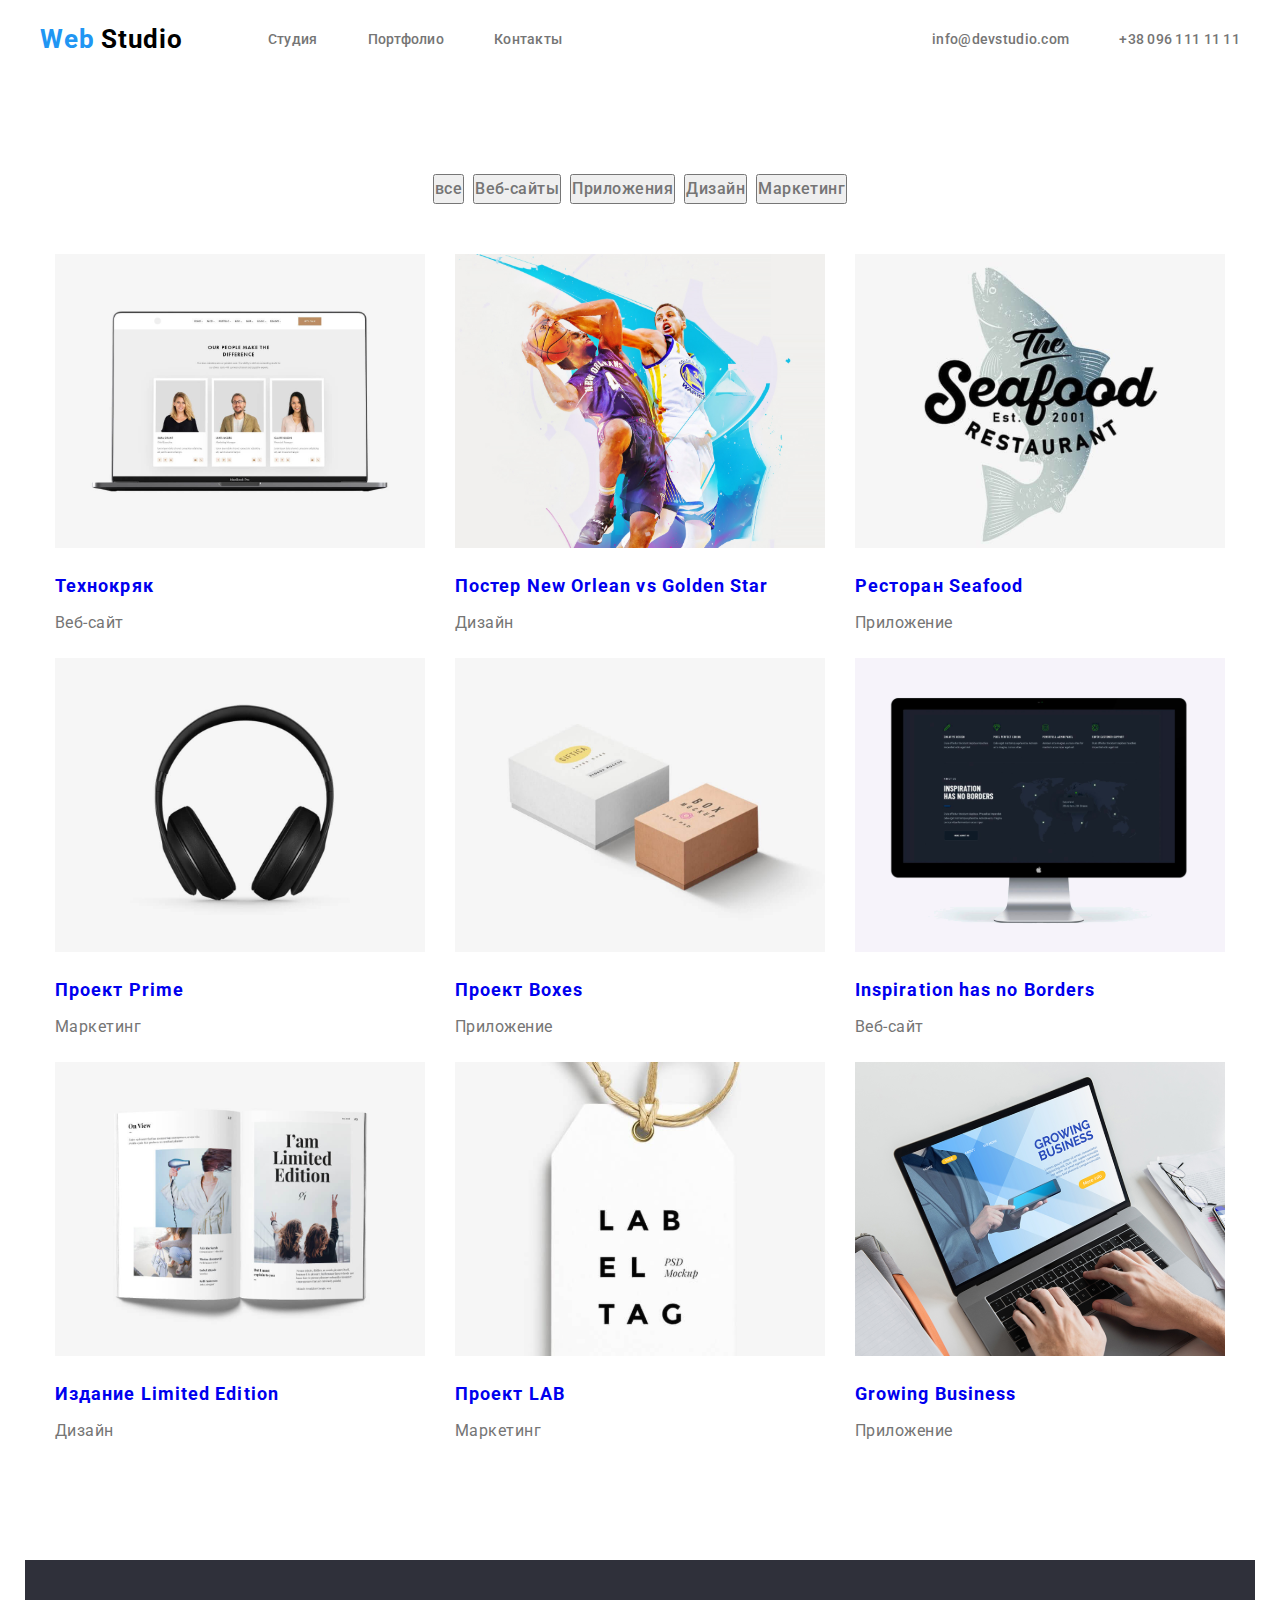
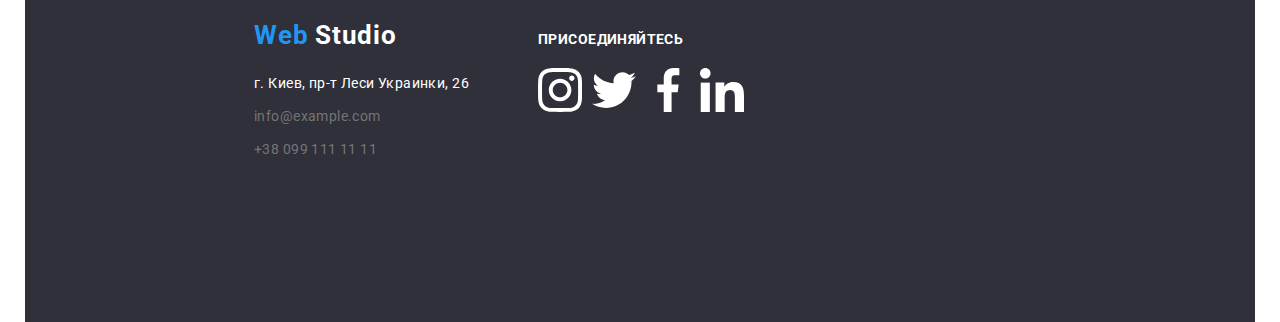
==== commit 13fbd403: "закончил" ====
--- a/portfolio.html
+++ b/portfolio.html
@@ -54,139 +54,183 @@
 <main>
   <!--Портфолио-->
   <section class="section">
-    <h1 hidden>Портфолин</h1>
-    <ul class="filter-list list">
-      <li><button type button class="button-filter">все</button></li>
-      <li><button type button class="button-filter">Веб-сайты</button></li>
-      <li><button type button class="button-filter">Приложения</button></li>
-      <li><button type button class="button-filter">Дизайн</button></li>
-      <li><button type button class="button-filter">Маркетинг</button></li>
-    </ul>
-    <ul class="portfolio-list list">
-      <li>
-        <a class="link" href="">
-          <img
-            src="imgages/portfolio/img.svg"
-            alt="Ноутбук с сайтом на экране"
-          />
-          <h3 class="title-portfolio">Технокряк</h3>
-          <p class="subtatle-portfolio">Веб-сайт</p>
-          <p class="hover-text">
-            Технокряк это современная площадка распространения коронавируса.
-            Компании используют эту платформу для цифрового шпионажа и атак на
-            защищённые сервера конкурентов.
-          </p>
-        </a>
-      </li>
-      <li>
-        <a class="link" href="">
-          <img src="imgages/portfolio/img1.svg" alt="Баскетболисты в прыжке" />
-          <h3 class="title-portfolio">Постер New Orlean vs Golden Star</h3>
-          <p class="subtatle-portfolio">Дизайн</p>
-          <p class="hover-text">
-            Lorem ipsum dolor sit amet, consectetur adipisicing elit. Illo
-            architecto sunt similique dolor est natus iste ratione eveniet
-            officiis deleniti aliquam, quis veniam, mollitia repellendus.
-            Assumenda alias error placeat consequatur.
-          </p>
-        </a>
-      </li>
-      <li>
-        <a class="link" href="">
-          <img
-            src="imgages/portfolio/img2.svg"
-            alt="Логотип ресторана с рыбой"
-          />
-          <h3 class="title-portfolio">Ресторан Seafood</h3>
-          <p class="subtatle-portfolio">Приложение</p>
-          <p class="hover-text">
-            Lorem ipsum dolor sit amet consectetur, adipisicing elit. Assumenda,
-            libero voluptas porro accusantium odit blanditiis eos distinctio
-            ipsa unde vero modi id cumque tempora dignissimos dicta perferendis
-            explicabo asperiores recusandae.
-          </p>
-        </a>
-      </li>
-      <li>
-        <a class="link" href="">
-          <img src="imgages/portfolio/img3.svg" alt="Наушники" />
-          <h3 class="title-portfolio">Проект Prime</h3>
-          <p class="subtatle-portfolio">Маркетинг</p>
-          <p class="hover-text">
-            Lorem, ipsum dolor sit amet consectetur adipisicing elit.
-            Praesentium animi molestiae voluptatem, perspiciatis quisquam sed
-            reprehenderit blanditiis voluptate dolores distinctio molestias
-            possimus laboriosam veritatis iste sit facilis iusto doloribus.
-            Incidunt!
-          </p>
-        </a>
-      </li>
-      <li>
-        <a class="link" href="">
-          <img src="imgages/portfolio/img4.svg" alt="Две коробки" />
-          <h3 class="title-portfolio">Проект Boxes</h3>
-          <p class="subtatle-portfolio">Приложение</p>
-          <p class="hover-text">
-            Lorem ipsum dolor sit amet consectetur adipisicing elit. Nisi
-            distinctio alias modi, deleniti ducimus odit ipsam, possimus fugit
-            incidunt omnis totam porro dignissimos ratione autem illum aliquam
-            voluptate ea! Commodi.
-          </p>
-        </a>
-      </li>
-      <li>
-        <a class="link" href="">
-          <img src="imgages/portfolio/img5.svg" alt="монитор" />
-          <h3 class="title-portfolio">Inspiration has no Borders</h3>
-          <p class="subtatle-portfolio">Веб-сайт</p>
-          <p class="hover-text">
-            Lorem ipsum dolor sit amet consectetur adipisicing elit. Fuga illo
-            nobis reprehenderit quis facere voluptatibus pariatur saepe libero
-            ab nesciunt maiores veritatis id dolore, quaerat cumque iusto.
-            Placeat, quos aut!
-          </p>
-        </a>
-      </li>
-      <li>
-        <a class="link" href="">
-          <img src="imgages/portfolio/img6.svg" alt="журнал" />
-          <h3 class="title-portfolio">Издание Limited Edition</h3>
-          <p class="subtatle-portfolio">Дизайн</p>
-          <p class="hover-text">
-            Lorem ipsum dolor sit amet consectetur adipisicing elit. Inventore,
-            provident dicta recusandae itaque aliquam corporis ducimus
-            perferendis ipsam exercitationem! Vero maiores facere adipisci
-            tempore, beatae inventore suscipit maxime quam illo!
-          </p>
-        </a>
-      </li>
-      <li>
-        <a class="link" href="">
-          <img src="imgages/portfolio/img7.svg" alt="Этикетка" />
-          <h3 class="title-portfolio">Проект LAB</h3>
-          <p class="subtatle-portfolio">Маркетинг</p>
-          <p class="hover-text">
-            Lorem ipsum dolor sit amet consectetur adipisicing elit. Dolorem
-            beatae distinctio sit. Atque aliquam ratione consectetur, animi
-            laudantium quasi tempore. Eum deleniti iste blanditiis, animi et
-            numquam dolores molestias doloremque!
-          </p>
-        </a>
-      </li>
-      <li>
-        <a class="link" href="">
-          <img src="imgages/portfolio/img8.svg" alt="ноутбук" />
-          <h3 class="title-portfolio">Growing Business</h3>
-          <p class="subtatle-portfolio">Приложение</p>
-          <p class="hover-text">
-            Lorem ipsum dolor sit amet consectetur, adipisicing elit. Dolore
-            dolor, temporibus ipsum repudiandae quae optio exercitationem quod
-            fugit iusto debitis nesciunt, laborum suscipit tempore, atque
-            accusamus? Tenetur voluptas ut quos.
-          </p>
-        </a>
-      </li>
-    </ul>
+    <div class="portfolio-filter-list container">
+      <h1 hidden>Портфолин</h1>
+      <ul class="filter-list list">
+        <li class="filter-list-item">
+          <button type button class="button-filter">все</button>
+        </li>
+        <li class="filter-list-item">
+          <button type button class="button-filter">Веб-сайты</button>
+        </li>
+        <li class="filter-list-item">
+          <button type button class="button-filter">Приложения</button>
+        </li>
+        <li class="filter-list-item">
+          <button type button class="button-filter">Дизайн</button>
+        </li>
+        <li class="filter-list-item">
+          <button type button class="button-filter">Маркетинг</button>
+        </li>
+      </ul>
+    </div>
+    <div class="portfolio container">
+      <ul class="portfolio-list list">
+        <li class="element-portfolio">
+          <a class="link" href="">
+            <img
+              class="portfolio-img"
+              src="imgages/portfolio/img.svg"
+              alt="Ноутбук с сайтом на экране"
+            />
+            <h3 class="title-portfolio">Технокряк</h3>
+            <p class="subtatle-portfolio">Веб-сайт</p>
+            <p hidden class="hover-text">
+              Технокряк это современная площадка распространения коронавируса.
+              Компании используют эту платформу для цифрового шпионажа и атак на
+              защищённые сервера конкурентов.
+            </p>
+          </a>
+        </li>
+        <li class="element-portfolio">
+          <a class="link" href="">
+            <img
+              class="portfolio-img"
+              src="imgages/portfolio/img1.svg"
+              alt="Баскетболисты в прыжке"
+            />
+            <h3 class="title-portfolio">Постер New Orlean vs Golden Star</h3>
+            <p class="subtatle-portfolio">Дизайн</p>
+            <p hidden class="hover-text">
+              Lorem ipsum dolor sit amet, consectetur adipisicing elit. Illo
+              architecto sunt similique dolor est natus iste ratione eveniet
+              officiis deleniti aliquam, quis veniam, mollitia repellendus.
+              Assumenda alias error placeat consequatur.
+            </p>
+          </a>
+        </li>
+        <li class="element-portfolio">
+          <a class="link" href="">
+            <img
+              class="portfolio-img"
+              src="imgages/portfolio/img2.svg"
+              alt="Логотип ресторана с рыбой"
+            />
+            <h3 class="title-portfolio">Ресторан Seafood</h3>
+            <p class="subtatle-portfolio">Приложение</p>
+            <p hidden class="hover-text">
+              Lorem ipsum dolor sit amet consectetur, adipisicing elit.
+              Assumenda, libero voluptas porro accusantium odit blanditiis eos
+              distinctio ipsa unde vero modi id cumque tempora dignissimos dicta
+              perferendis explicabo asperiores recusandae.
+            </p>
+          </a>
+        </li>
+        <li class="element-portfolio">
+          <a class="link" href="">
+            <img
+              class="portfolio-img"
+              src="imgages/portfolio/img3.svg"
+              alt="Наушники"
+            />
+            <h3 class="title-portfolio">Проект Prime</h3>
+            <p class="subtatle-portfolio">Маркетинг</p>
+            <p hidden class="hover-text">
+              Lorem, ipsum dolor sit amet consectetur adipisicing elit.
+              Praesentium animi molestiae voluptatem, perspiciatis quisquam sed
+              reprehenderit blanditiis voluptate dolores distinctio molestias
+              possimus laboriosam veritatis iste sit facilis iusto doloribus.
+              Incidunt!
+            </p>
+          </a>
+        </li>
+        <li class="element-portfolio">
+          <a class="link" href="">
+            <img
+              class="portfolio-img"
+              src="imgages/portfolio/img4.svg"
+              alt="Две коробки"
+            />
+            <h3 class="title-portfolio">Проект Boxes</h3>
+            <p class="subtatle-portfolio">Приложение</p>
+            <p hidden class="hover-text">
+              Lorem ipsum dolor sit amet consectetur adipisicing elit. Nisi
+              distinctio alias modi, deleniti ducimus odit ipsam, possimus fugit
+              incidunt omnis totam porro dignissimos ratione autem illum aliquam
+              voluptate ea! Commodi.
+            </p>
+          </a>
+        </li>
+        <li class="element-portfolio">
+          <a class="link" href="">
+            <img
+              class="portfolio-img"
+              src="imgages/portfolio/img5.svg"
+              alt="монитор"
+            />
+            <h3 class="title-portfolio">Inspiration has no Borders</h3>
+            <p class="subtatle-portfolio">Веб-сайт</p>
+            <p hidden class="hover-text">
+              Lorem ipsum dolor sit amet consectetur adipisicing elit. Fuga illo
+              nobis reprehenderit quis facere voluptatibus pariatur saepe libero
+              ab nesciunt maiores veritatis id dolore, quaerat cumque iusto.
+              Placeat, quos aut!
+            </p>
+          </a>
+        </li>
+        <li class="element-portfolio">
+          <a class="link" href="">
+            <img
+              class="portfolio-img"
+              src="imgages/portfolio/img6.svg"
+              alt="журнал"
+            />
+            <h3 class="title-portfolio">Издание Limited Edition</h3>
+            <p class="subtatle-portfolio">Дизайн</p>
+            <p hidden class="hover-text">
+              Lorem ipsum dolor sit amet consectetur adipisicing elit.
+              Inventore, provident dicta recusandae itaque aliquam corporis
+              ducimus perferendis ipsam exercitationem! Vero maiores facere
+              adipisci tempore, beatae inventore suscipit maxime quam illo!
+            </p>
+          </a>
+        </li>
+        <li class="element-portfolio">
+          <a class="link" href="">
+            <img
+              class="portfolio-img"
+              src="imgages/portfolio/img7.svg"
+              alt="Этикетка"
+            />
+            <h3 class="title-portfolio">Проект LAB</h3>
+            <p class="subtatle-portfolio">Маркетинг</p>
+            <p hidden class="hover-text">
+              Lorem ipsum dolor sit amet consectetur adipisicing elit. Dolorem
+              beatae distinctio sit. Atque aliquam ratione consectetur, animi
+              laudantium quasi tempore. Eum deleniti iste blanditiis, animi et
+              numquam dolores molestias doloremque!
+            </p>
+          </a>
+        </li>
+        <li class="element-portfolio">
+          <a class="link" href="">
+            <img
+              class="portfolio-img"
+              src="imgages/portfolio/img8.svg"
+              alt="ноутбук"
+            />
+            <h3 class="title-portfolio">Growing Business</h3>
+            <p class="subtatle-portfolio">Приложение</p>
+            <p hidden class="hover-text">
+              Lorem ipsum dolor sit amet consectetur, adipisicing elit. Dolore
+              dolor, temporibus ipsum repudiandae quae optio exercitationem quod
+              fugit iusto debitis nesciunt, laborum suscipit tempore, atque
+              accusamus? Tenetur voluptas ut quos.
+            </p>
+          </a>
+        </li>
+      </ul>
+    </div>
   </section>
 </main>
 <!-- FOOTER-->
--- a/css/styles.css
+++ b/css/styles.css
@@ -44,7 +44,7 @@
   padding-bottom: 94px;
 }
 .container {
-  width: 1570px;
+  width: 1230px;
   padding-left: 15px;
   padding-right: 15px;
   margin-left: auto;
@@ -126,7 +126,6 @@
 }
 /*HERO SECTION*/
 .hero {
-  background-color: aquamarine;
   display: flex;
   flex-direction: column;
   padding-top: 200px;
@@ -141,12 +140,6 @@
   letter-spacing: 0.06em;
   text-transform: uppercase;
   color: var(--accent-color-text);
-  margin: auto;
-  
-  width: 696px;
-  height: 120px;
-  left: 452px;
-  top: 280px;
   margin-bottom: 30px;
 
 }
@@ -157,21 +150,15 @@
   letter-spacing: 0.06em;
   color: var(--tex-taitle-light);
   background-color: var(--hover-color);
-  
-  margin: auto;
+  margin:auto ;
   width: 200px;
   height: 50px;
 }
 .features-list-hero {
-  background-color: burlywood;
-  display: flex;
-  padding-left: 215px;
-  padding-right: 215px;
+  display: flex;
 }
 .list-hero {
   display: flex;
-  width: 1170px;
-  height: 251px;
 }
 .list-hero-item:not(:last-child) {
   margin-right: 30px;
@@ -209,17 +196,12 @@
   line-height: 1.17;
   text-align: center;
   letter-spacing: 0.03em;
-
   color: var(--text-taitle-dark);
   margin-bottom: 50px;
 }
 
 .box-list {
   display: flex;
-  margin-left: auto;
-  margin-right: auto;
-  padding-left: 215px;
-  padding-right: 215px;
 }
 .box-list-item:not(:last-child) {
   margin-right: 30px;
@@ -239,10 +221,6 @@
 /* о команде*/
 .team-list {
   display: flex;
-  margin-left: auto;
-  margin-right: auto;
-  padding-left: 215px;
-  padding-right: 215px;
 }
 .team-foto {
   margin-bottom: 30px;
@@ -254,8 +232,11 @@
   margin-bottom: 16px;
 }
 .social-link-list {
-  margin-left: auto;
-  margin-right: auto;
+  display: flex;
+  justify-content: center;
+}
+.social-link-list-item:not(:last-child) {
+  margin-right: 10px;
 }
 .team-list-item:not(:last-child) {
 margin-right: 30px;
@@ -299,6 +280,7 @@
   background-color: #2F303A;
 }
 .footer-address {
+  padding-left: 214px;
   padding-top: 60px;
   padding-bottom: 161px;
   display: flex;
@@ -369,6 +351,16 @@
   margin-bottom: 20px;
 }
 /*портфолио*/
+.filter-list {
+  display: flex;
+  justify-content: center;
+  padding-bottom: 50px;
+}
+
+
+.filter-list-item:not(:last-child){
+  margin-right: 9px;
+}
 .button-filter {
   font-style: normal;
   font-weight: 500;
@@ -383,6 +375,24 @@
   background-color: var(--hover-color);
   color: var(--tex-taitle-light);
 }
+
+.portfolio-list {
+  display: flex;
+  flex-wrap: wrap;
+  justify-content: center;
+}
+.element-portfolio{
+  width: 370px;
+  height: 404px;
+  display: block;
+  margin-right: 30px;
+}
+.element-portfolio:nth-child(3n) {
+  margin-right: 0px;
+}
+.portfolio-img {
+  margin-bottom: 20px;
+}
 .title-portfolio {
   font-style: normal;
   font-weight: bold;
@@ -390,6 +400,7 @@
   line-height: 2;
   letter-spacing: 0.06em;
   color: var(--text-taitle-dark);
+  margin-bottom: 4px;
 }
 .subtatle-portfolio {
   font-weight: normal;
@@ -404,4 +415,6 @@
   line-height: 1.55;
   letter-spacing: 0.03em;
   color: var(--tex-taitle-light);
-}
+  width:322px;
+  height:168px;
+}
